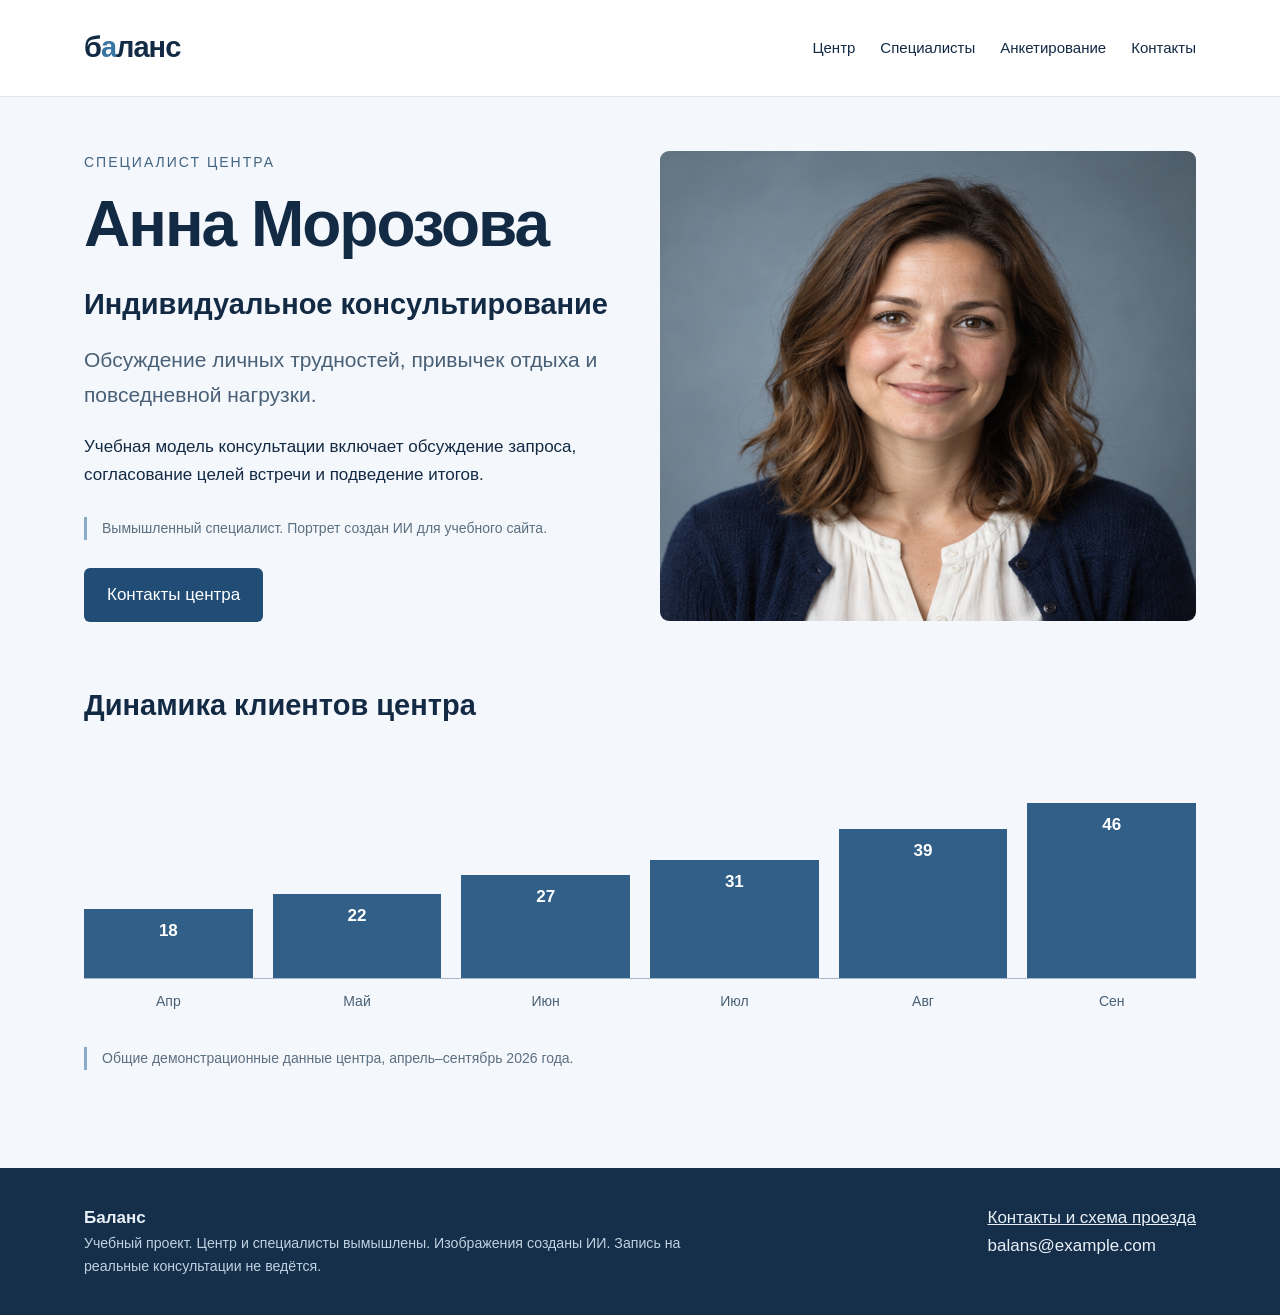
==== anna.html @ d7dcf87f "Create educational psychology center website" ====
<!doctype html><html lang="ru"><head><meta charset="utf-8"><meta name="viewport" content="width=device-width,initial-scale=1"><title>Анна Морозова — Баланс</title><meta name="description" content="Учебный проект психологического центра Баланс. Специалисты, направления работы и учебное анкетирование."><link rel="stylesheet" href="style.css"></head><body><header><div class="nav"><a class="brand" href="index.html">б<span>а</span>ланс</a><nav aria-label="Основная навигация"><a href="index.html">Центр</a><a href="index.html#specialists">Специалисты</a><a href="test.html">Анкетирование</a><a href="contacts.html">Контакты</a></nav></div></header><main><div class="split"><div><div class="eyebrow">Специалист центра</div><h1>Анна Морозова</h1><h2>Индивидуальное консультирование</h2><p class="lead">Обсуждение личных трудностей, привычек отдыха и повседневной нагрузки.</p><p>Учебная модель консультации включает обсуждение запроса, согласование целей встречи и подведение итогов.</p><p class="notice">Вымышленный специалист. Портрет создан ИИ для учебного сайта.</p><a class="button" href="contacts.html">Контакты центра</a></div><div role="img" aria-label="Вымышленный портрет Анна Морозова" class="bigportrait p0" style="background-position:0% center"></div></div><section class="section"><h2>Динамика клиентов центра</h2><div class="chart"><div class="bars"><div class="bar" style="height:68.39999999999999px"><b>18</b><span>Апр</span></div><div class="bar" style="height:83.6px"><b>22</b><span>Май</span></div><div class="bar" style="height:102.60000000000001px"><b>27</b><span>Июн</span></div><div class="bar" style="height:117.8px"><b>31</b><span>Июл</span></div><div class="bar" style="height:148.20000000000002px"><b>39</b><span>Авг</span></div><div class="bar" style="height:174.8px"><b>46</b><span>Сен</span></div></div></div><p class="notice">Общие демонстрационные данные центра, апрель–сентябрь 2026 года.</p></section></main><footer><div><div><b>Баланс</b><small>Учебный проект. Центр и специалисты вымышлены. Изображения созданы ИИ. Запись на реальные консультации не ведётся.</small></div><div><a href="contacts.html">Контакты и схема проезда</a><br><span>balans@example.com</span></div></div></footer></body></html>
---- style.css ----
*{box-sizing:border-box}body{margin:0;background:#f4f7fb;color:#132a44;font:17px/1.65 Arial,sans-serif}a{color:inherit}header{background:white;border-bottom:1px solid #dce4ec}.nav{max-width:1160px;margin:auto;padding:24px;display:flex;justify-content:space-between;align-items:center;gap:24px}.brand{text-decoration:none;font-weight:800;font-size:29px;letter-spacing:-1px}.brand span{color:#3875a1}nav{display:flex;gap:25px;flex-wrap:wrap}nav a{text-decoration:none;font-size:15px}main{max-width:1160px;margin:auto;padding:54px 24px 70px}h1{font-size:clamp(36px,5vw,66px);line-height:1.12;letter-spacing:-2px;margin:15px 0 25px;max-width:880px}h2{font-size:29px;line-height:1.25;margin:0 0 20px}h3{font-size:23px;line-height:1.3}.eyebrow{font-size:14px;text-transform:uppercase;letter-spacing:2px;color:#416482}.lead{font-size:21px;max-width:750px;color:#496077}.hero{padding:18px 0 54px}.button,button{display:inline-block;background:#214c76;border:0;color:#fff;border-radius:6px;padding:13px 23px;text-decoration:none;font:inherit;cursor:pointer}.grid{display:grid;grid-template-columns:repeat(3,1fr);gap:26px}.card{background:white;border:1px solid #dce4ec;border-radius:9px;padding:27px}.portrait{height:270px;background-image:url('specialists.png');background-size:300% 100%;border-radius:6px;margin-bottom:24px}.portrait.p0{background-position:0% center}.portrait.p1{background-position:50% center}.portrait.p2{background-position:100% center}.notice{font-size:14px;color:#5b6f80;border-left:3px solid #8aabc5;padding-left:15px;margin:28px 0}.section{margin-top:65px}.split{display:grid;grid-template-columns:1fr 1fr;gap:40px;align-items:start}.bigportrait{min-height:470px;background-image:url('specialists.png');background-size:300% 100%;border-radius:9px}.bars{display:flex;gap:20px;align-items:end;height:220px;border-bottom:1px solid #a5b7c9;margin-top:35px}.bar{background:#315f88;flex:1;position:relative;text-align:center;color:#fff;min-width:30px}.bar span{position:absolute;bottom:-35px;left:0;right:0;font-size:14px;color:#496077}.bar b{display:block;padding:8px}.chart{padding-bottom:40px}footer{background:#152e49;color:#e9f0f7;padding:36px 24px}footer>div{max-width:1112px;margin:auto;display:flex;justify-content:space-between;gap:20px;flex-wrap:wrap}footer small{display:block;max-width:620px;color:#c0d2e1}fieldset{border:1px solid #cfdae6;border-radius:7px;background:white;margin:20px 0;padding:20px}legend{font-weight:bold;padding:0 8px}label{display:block;padding:5px 0}input[type=radio],input[type=checkbox]{width:19px;height:19px;margin-right:12px}input,textarea,select{font:inherit}input:not([type=radio]):not([type=checkbox]),textarea,select{max-width:100%;width:100%;padding:12px;border:1px solid #8198b0;border-radius:5px}#result{background:#e2edf7;padding:24px;margin:25px 0;border-radius:8px}a:focus-visible,button:focus-visible,input:focus-visible{outline:3px solid #d19120;outline-offset:4px}iframe{width:100%;height:360px;border:0;border-radius:8px}@media(max-width:760px){.nav{align-items:flex-start;flex-direction:column}nav{gap:16px}.grid,.split{grid-template-columns:1fr}.portrait{height:330px}.bigportrait{min-height:370px}main{padding-top:32px}h1{letter-spacing:-1px}.section{margin-top:45px}}
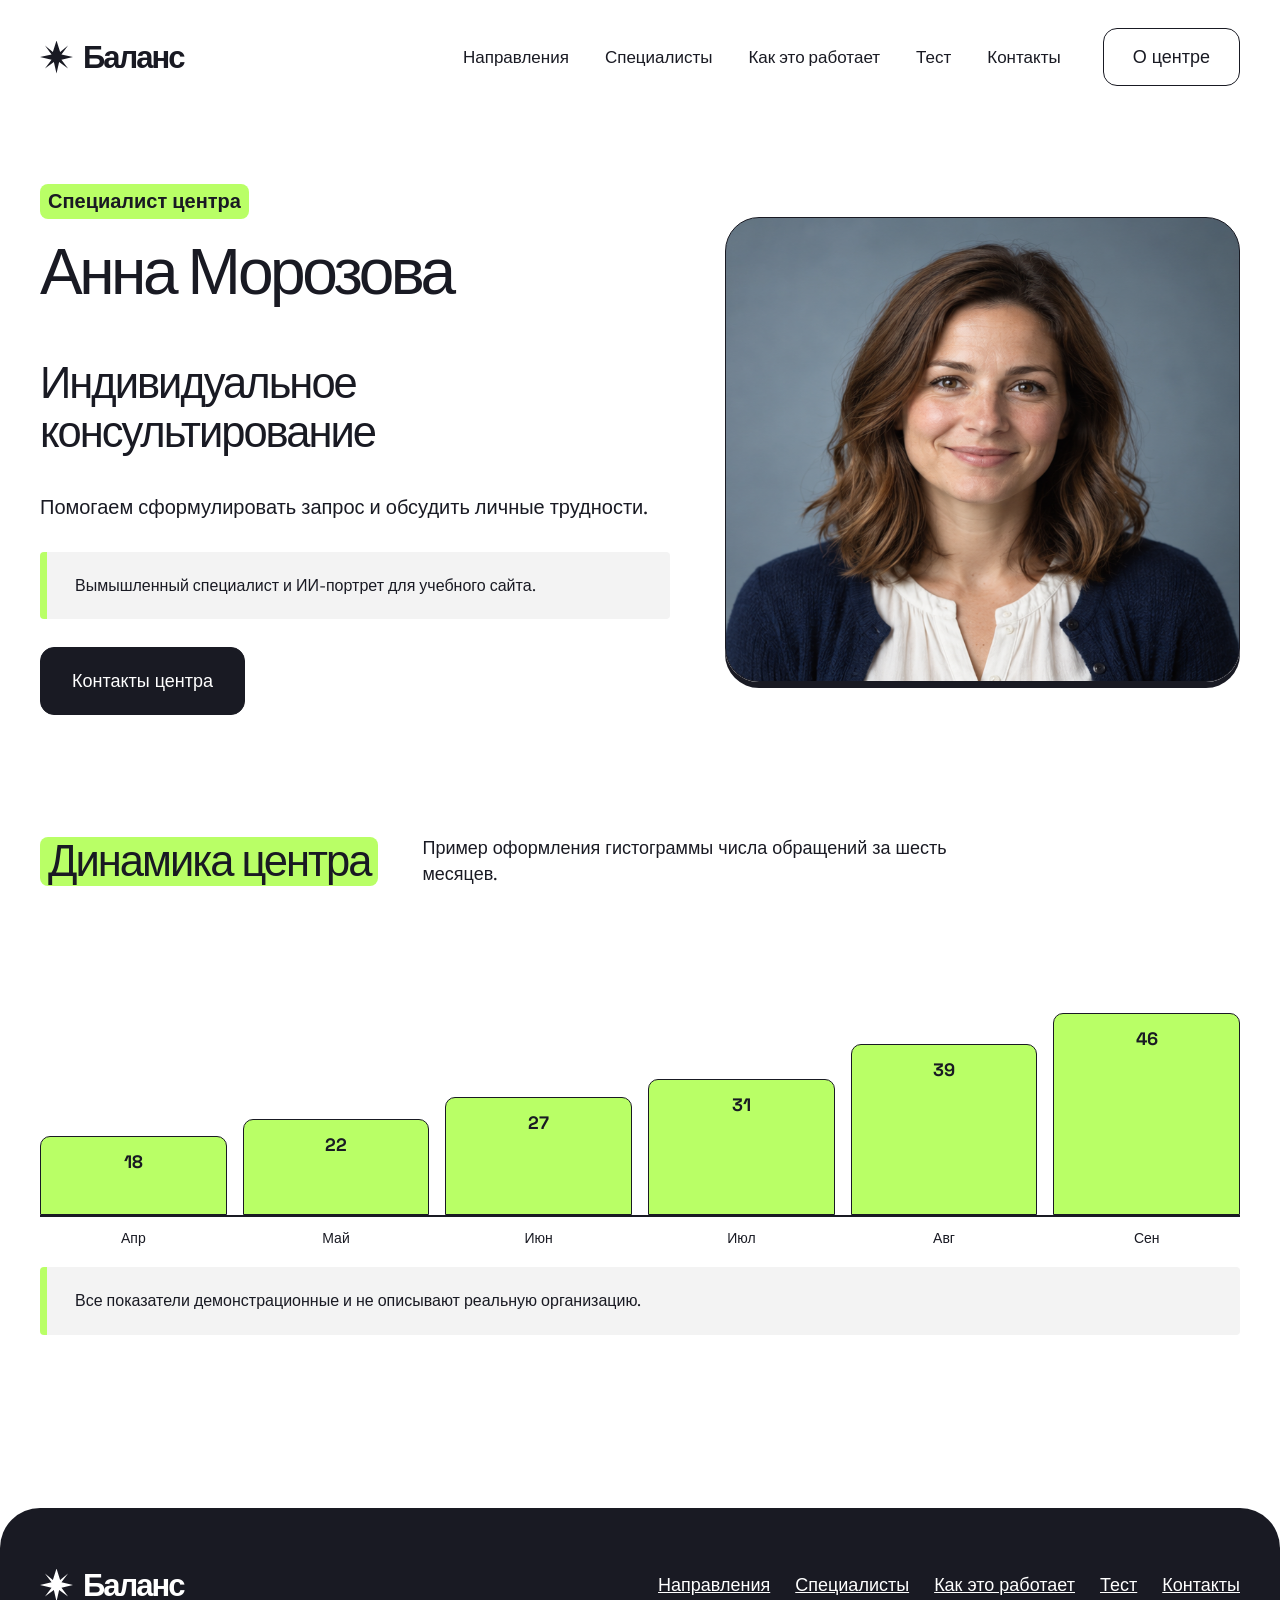
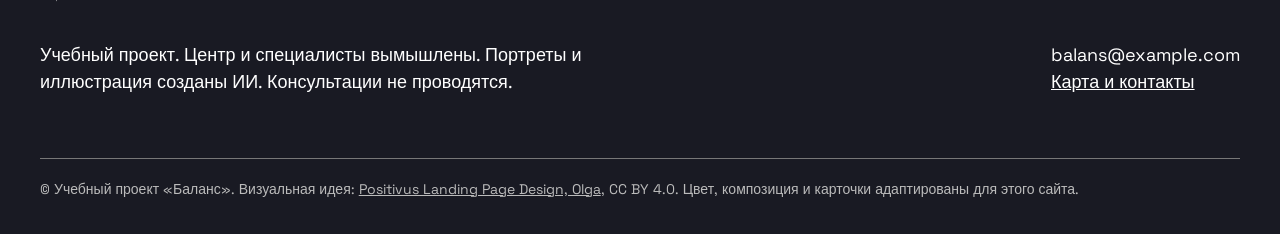
==== commit b6f6543d: "Redesign psychology center site with Positivus-inspired layout" ====
--- a/anna.html
+++ b/anna.html
@@ -1 +1 @@
-<!doctype html><html lang="ru"><head><meta charset="utf-8"><meta name="viewport" content="width=device-width,initial-scale=1"><title>Анна Морозова — Баланс</title><meta name="description" content="Учебный проект психологического центра Баланс. Специалисты, направления работы и учебное анкетирование."><link rel="stylesheet" href="style.css"></head><body><header><div class="nav"><a class="brand" href="index.html">б<span>а</span>ланс</a><nav aria-label="Основная навигация"><a href="index.html">Центр</a><a href="index.html#specialists">Специалисты</a><a href="test.html">Анкетирование</a><a href="contacts.html">Контакты</a></nav></div></header><main><div class="split"><div><div class="eyebrow">Специалист центра</div><h1>Анна Морозова</h1><h2>Индивидуальное консультирование</h2><p class="lead">Обсуждение личных трудностей, привычек отдыха и повседневной нагрузки.</p><p>Учебная модель консультации включает обсуждение запроса, согласование целей встречи и подведение итогов.</p><p class="notice">Вымышленный специалист. Портрет создан ИИ для учебного сайта.</p><a class="button" href="contacts.html">Контакты центра</a></div><div role="img" aria-label="Вымышленный портрет Анна Морозова" class="bigportrait p0" style="background-position:0% center"></div></div><section class="section"><h2>Динамика клиентов центра</h2><div class="chart"><div class="bars"><div class="bar" style="height:68.39999999999999px"><b>18</b><span>Апр</span></div><div class="bar" style="height:83.6px"><b>22</b><span>Май</span></div><div class="bar" style="height:102.60000000000001px"><b>27</b><span>Июн</span></div><div class="bar" style="height:117.8px"><b>31</b><span>Июл</span></div><div class="bar" style="height:148.20000000000002px"><b>39</b><span>Авг</span></div><div class="bar" style="height:174.8px"><b>46</b><span>Сен</span></div></div></div><p class="notice">Общие демонстрационные данные центра, апрель–сентябрь 2026 года.</p></section></main><footer><div><div><b>Баланс</b><small>Учебный проект. Центр и специалисты вымышлены. Изображения созданы ИИ. Запись на реальные консультации не ведётся.</small></div><div><a href="contacts.html">Контакты и схема проезда</a><br><span>balans@example.com</span></div></div></footer></body></html>+<!doctype html><html lang="ru"><head><meta charset="utf-8"><meta name="viewport" content="width=device-width,initial-scale=1"><title>Анна Морозова — Баланс</title><meta name="description" content="Учебный сайт психологического центра Баланс: специалисты, консультации и онлайн-анкетирование."><link rel="stylesheet" href="style.css"></head><body><header class="wrap topbar"><a class="brand" href="index.html" aria-label="Баланс, главная"><span class="brand-mark" aria-hidden="true"></span>Баланс</a><button class="menu-toggle" type="button" aria-controls="main-nav" aria-expanded="false" onclick="const n=document.getElementById('main-nav');const o=n.classList.toggle('is-open');this.setAttribute('aria-expanded',o)">Меню ☰</button><nav id="main-nav" aria-label="Основная навигация"><a href="index.html#services">Направления</a><a href="index.html#team">Специалисты</a><a href="index.html#process">Как это работает</a><a href="test.html">Тест</a><a href="contacts.html">Контакты</a></nav><a class="nav-cta" href="contacts.html">О центре</a></header><main><div class="wrap"><section class="inner-hero"><div><span class="eyebrow">Специалист центра</span><h1>Анна Морозова</h1><h2>Индивидуальное консультирование</h2><p class="lead">Помогаем сформулировать запрос и обсудить личные трудности.</p><p class="note">Вымышленный специалист и ИИ-портрет для учебного сайта.</p><a class="button" href="contacts.html">Контакты центра</a></div><div class="portrait p0" role="img" aria-label="Вымышленный портрет: Анна Морозова"></div></section><section class="section"><div class="section-head"><h2>Динамика центра</h2><p>Пример оформления гистограммы числа обращений за шесть месяцев.</p></div><div class="chart" role="img" aria-label="Демонстрационные значения по месяцам: 18, 22, 27, 31, 39, 46"><div class="chart-col" style="height:79.2px">18<span>Апр</span></div><div class="chart-col" style="height:96.8px">22<span>Май</span></div><div class="chart-col" style="height:118.80000000000001px">27<span>Июн</span></div><div class="chart-col" style="height:136.4px">31<span>Июл</span></div><div class="chart-col" style="height:171.6px">39<span>Авг</span></div><div class="chart-col" style="height:202.4px">46<span>Сен</span></div></div><p class="note">Все показатели демонстрационные и не описывают реальную организацию.</p></section></div></main><footer><div class="wrap"><div class="footer-top"><a class="brand" href="index.html"><span class="brand-mark" aria-hidden="true"></span>Баланс</a><nav aria-label="Навигация в подвале"><a href="index.html#services">Направления</a><a href="index.html#team">Специалисты</a><a href="index.html#process">Как это работает</a><a href="test.html">Тест</a><a href="contacts.html">Контакты</a></nav></div><div class="footer-meta"><p>Учебный проект. Центр и специалисты вымышлены. Портреты и иллюстрация созданы ИИ. Консультации не проводятся.</p><p>balans@example.com<br><a href="contacts.html">Карта и контакты</a></p></div><div class="footer-bottom">© Учебный проект «Баланс». Визуальная идея: <a href="https://www.figma.com/community/file/1230604708032389430/positivus-landing-page-design">Positivus Landing Page Design, Olga</a>, CC BY 4.0. Цвет, композиция и карточки адаптированы для этого сайта.</div></div></footer></body></html>
--- a/style.css
+++ b/style.css
@@ -1 +1,13 @@
-*{box-sizing:border-box}body{margin:0;background:#f4f7fb;color:#132a44;font:17px/1.65 Arial,sans-serif}a{color:inherit}header{background:white;border-bottom:1px solid #dce4ec}.nav{max-width:1160px;margin:auto;padding:24px;display:flex;justify-content:space-between;align-items:center;gap:24px}.brand{text-decoration:none;font-weight:800;font-size:29px;letter-spacing:-1px}.brand span{color:#3875a1}nav{display:flex;gap:25px;flex-wrap:wrap}nav a{text-decoration:none;font-size:15px}main{max-width:1160px;margin:auto;padding:54px 24px 70px}h1{font-size:clamp(36px,5vw,66px);line-height:1.12;letter-spacing:-2px;margin:15px 0 25px;max-width:880px}h2{font-size:29px;line-height:1.25;margin:0 0 20px}h3{font-size:23px;line-height:1.3}.eyebrow{font-size:14px;text-transform:uppercase;letter-spacing:2px;color:#416482}.lead{font-size:21px;max-width:750px;color:#496077}.hero{padding:18px 0 54px}.button,button{display:inline-block;background:#214c76;border:0;color:#fff;border-radius:6px;padding:13px 23px;text-decoration:none;font:inherit;cursor:pointer}.grid{display:grid;grid-template-columns:repeat(3,1fr);gap:26px}.card{background:white;border:1px solid #dce4ec;border-radius:9px;padding:27px}.portrait{height:270px;background-image:url('specialists.png');background-size:300% 100%;border-radius:6px;margin-bottom:24px}.portrait.p0{background-position:0% center}.portrait.p1{background-position:50% center}.portrait.p2{background-position:100% center}.notice{font-size:14px;color:#5b6f80;border-left:3px solid #8aabc5;padding-left:15px;margin:28px 0}.section{margin-top:65px}.split{display:grid;grid-template-columns:1fr 1fr;gap:40px;align-items:start}.bigportrait{min-height:470px;background-image:url('specialists.png');background-size:300% 100%;border-radius:9px}.bars{display:flex;gap:20px;align-items:end;height:220px;border-bottom:1px solid #a5b7c9;margin-top:35px}.bar{background:#315f88;flex:1;position:relative;text-align:center;color:#fff;min-width:30px}.bar span{position:absolute;bottom:-35px;left:0;right:0;font-size:14px;color:#496077}.bar b{display:block;padding:8px}.chart{padding-bottom:40px}footer{background:#152e49;color:#e9f0f7;padding:36px 24px}footer>div{max-width:1112px;margin:auto;display:flex;justify-content:space-between;gap:20px;flex-wrap:wrap}footer small{display:block;max-width:620px;color:#c0d2e1}fieldset{border:1px solid #cfdae6;border-radius:7px;background:white;margin:20px 0;padding:20px}legend{font-weight:bold;padding:0 8px}label{display:block;padding:5px 0}input[type=radio],input[type=checkbox]{width:19px;height:19px;margin-right:12px}input,textarea,select{font:inherit}input:not([type=radio]):not([type=checkbox]),textarea,select{max-width:100%;width:100%;padding:12px;border:1px solid #8198b0;border-radius:5px}#result{background:#e2edf7;padding:24px;margin:25px 0;border-radius:8px}a:focus-visible,button:focus-visible,input:focus-visible{outline:3px solid #d19120;outline-offset:4px}iframe{width:100%;height:360px;border:0;border-radius:8px}@media(max-width:760px){.nav{align-items:flex-start;flex-direction:column}nav{gap:16px}.grid,.split{grid-template-columns:1fr}.portrait{height:330px}.bigportrait{min-height:370px}main{padding-top:32px}h1{letter-spacing:-1px}.section{margin-top:45px}}+@import url('https://fonts.googleapis.com/css2?family=Space+Grotesk:wght@400;500;600;700&display=swap');
+:root{--lime:#b9ff66;--ink:#191a23;--paper:#fff;--mist:#f3f3f3;--line:#191a23;--max:1240px}
+*{box-sizing:border-box}html{scroll-behavior:smooth}body{margin:0;background:var(--paper);color:var(--ink);font:18px/1.45 'Space Grotesk',Arial,sans-serif}a{color:inherit}img{max-width:100%;display:block}button,input,textarea,select{font:inherit}button{cursor:pointer}
+.wrap{width:min(calc(100% - 80px),var(--max));margin:auto}.topbar{display:flex;align-items:center;gap:42px;padding:28px 0}.brand{display:flex;align-items:center;gap:10px;font-size:31px;font-weight:700;letter-spacing:-2px;text-decoration:none;white-space:nowrap}.brand-mark{width:33px;height:33px;background:var(--ink);clip-path:polygon(50% 0,61% 35%,85% 15%,65% 42%,100% 50%,65% 58%,85% 85%,58% 65%,50% 100%,42% 65%,15% 85%,35% 58%,0 50%,35% 42%,15% 15%,39% 35%)}.topbar nav{display:flex;align-items:center;gap:36px;margin-left:auto}.topbar nav a{text-decoration:none;font-size:17px}.topbar nav a:hover,.text-link:hover{text-decoration:underline;text-decoration-thickness:2px}.nav-cta{border:1px solid var(--ink);border-radius:14px;padding:15px 29px;text-decoration:none;white-space:nowrap}.nav-cta:hover{background:var(--lime)}.menu-toggle{display:none}
+h1,h2,h3,p{margin-top:0}h1{font-size:clamp(48px,5.4vw,76px);line-height:1.05;letter-spacing:-3.5px;font-weight:500}h2{font-size:clamp(32px,3.4vw,46px);line-height:1.12;font-weight:500;letter-spacing:-2px}h3{font-size:30px;line-height:1.18;font-weight:500}.lead{font-size:20px;max-width:640px}.button{display:inline-flex;align-items:center;justify-content:center;background:var(--ink);color:#fff;text-decoration:none;border:1px solid var(--ink);border-radius:14px;padding:18px 31px;min-height:68px}.button:hover{background:var(--lime);color:var(--ink)}.button-lime{background:var(--lime);color:var(--ink)}.button-lime:hover{background:#fff}.text-link{display:inline-flex;align-items:center;gap:10px;text-decoration:none;font-size:20px}.text-link:before{content:'↗';display:grid;place-items:center;border-radius:50%;width:35px;height:35px;background:var(--ink);color:var(--lime);font-size:24px}.eyebrow{display:inline-block;background:var(--lime);font-size:20px;font-weight:600;border-radius:8px;padding:3px 8px;margin-bottom:20px}
+.hero{display:grid;grid-template-columns:1fr 1fr;align-items:center;gap:20px;padding:35px 0 75px}.hero h1{max-width:620px}.hero p{max-width:520px;margin:26px 0 35px}.hero-art{width:100%;max-height:530px;object-fit:contain;filter:drop-shadow(0 12px 0 rgba(0,0,0,.03))}.hero-note{font-size:13px;color:#666;margin-top:18px}.section{padding:75px 0}.section-head{display:flex;align-items:center;gap:44px;margin-bottom:60px}.section-head h2{background:var(--lime);border-radius:8px;padding:0 8px;margin:0;white-space:nowrap}.section-head p{max-width:600px;margin:0}.grid{display:grid;grid-template-columns:repeat(2,1fr);gap:34px}.service{background:var(--mist);border:1px solid var(--line);border-radius:42px;box-shadow:0 5px 0 var(--ink);min-height:275px;padding:43px;display:flex;flex-direction:column;justify-content:space-between;position:relative;overflow:hidden}.service:nth-child(2),.service:nth-child(5){background:var(--lime)}.service:nth-child(3){background:var(--ink);color:#fff}.service h3{max-width:330px;margin:0}.service h3 span{background:var(--lime);border-radius:6px;padding:0 7px;box-decoration-break:clone;-webkit-box-decoration-break:clone}.service:nth-child(2) h3 span,.service:nth-child(5) h3 span{background:#fff}.service:nth-child(3) h3 span{background:#fff;color:var(--ink)}.service .text-link{position:relative;z-index:2}.service:nth-child(3) .text-link:before{background:#fff;color:var(--ink)}.service-art{position:absolute;right:20px;top:45px;font-size:100px;line-height:1;transform:rotate(-14deg);opacity:.65;font-family:Arial,sans-serif}.service:nth-child(3) .service-art{color:var(--lime)}
+.statement{background:var(--mist);border-radius:44px;padding:60px;display:grid;grid-template-columns:1.3fr .7fr;align-items:center;gap:30px;margin:58px 0}.statement h2{max-width:600px}.statement-art{font-size:180px;line-height:1;text-align:center;transform:rotate(-16deg)}.people{display:grid;grid-template-columns:repeat(3,1fr);gap:30px}.person{border:1px solid var(--ink);border-radius:38px;box-shadow:0 5px 0 var(--ink);padding:25px}.portrait{height:230px;background-image:url('specialists.png');background-size:300% 100%;background-repeat:no-repeat;border-radius:24px;margin-bottom:23px}.portrait.p0{background-position:0 center}.portrait.p1{background-position:50% center}.portrait.p2{background-position:100% center}.person h3{font-size:25px;margin-bottom:5px}.person p{font-size:16px;min-height:54px}.person .text-link{font-size:17px}.person .text-link:before{width:30px;height:30px;font-size:20px}
+.process details{background:var(--mist);border:1px solid var(--ink);border-radius:36px;box-shadow:0 5px 0 var(--ink);padding:30px 42px;margin:27px 0}.process details[open]{background:var(--lime)}.process summary{list-style:none;display:flex;align-items:center;gap:25px;cursor:pointer;font-size:26px;font-weight:500}.process summary::-webkit-details-marker{display:none}.process summary b{font-size:46px;font-weight:500}.process summary:after{content:'+';margin-left:auto;width:45px;height:45px;border:1px solid var(--ink);border-radius:50%;display:grid;place-items:center;background:#fff;font-size:30px}.process details[open] summary:after{content:'−'}.process details p{border-top:1px solid var(--ink);padding-top:24px;margin:26px 0 0}.band{background:var(--ink);color:#fff;border-radius:40px;padding:55px 60px}.band h2{color:#fff}.band a{color:var(--lime)}.band .button{border-color:#fff}.band .button:hover{border-color:var(--lime)}
+.inner-hero{padding:70px 0 45px;display:grid;grid-template-columns:1.1fr .9fr;align-items:center;gap:55px}.inner-hero h1{font-size:clamp(45px,5vw,70px)}.inner-hero .lead{margin-bottom:30px}.inner-hero .portrait{height:465px;border-radius:34px;border:1px solid var(--ink);box-shadow:0 6px 0 var(--ink);margin:0}.note{background:var(--mist);border-left:7px solid var(--lime);padding:22px 28px;border-radius:4px;margin:28px 0;font-size:16px}.chart{display:flex;align-items:end;gap:16px;height:270px;border-bottom:2px solid var(--ink);padding-top:25px;margin-bottom:50px}.chart-col{flex:1;background:var(--lime);min-width:25px;border:1px solid var(--ink);border-radius:10px 10px 0 0;position:relative;text-align:center;font-size:18px;font-weight:700;padding:12px 0}.chart-col span{position:absolute;left:0;right:0;bottom:-34px;font-size:14px;font-weight:400}.map{width:100%;height:420px;border:1px solid var(--ink);border-radius:28px}.contact-grid{display:grid;grid-template-columns:.8fr 1.2fr;gap:50px;margin:40px 0 100px}
+.quiz-hero{max-width:850px;padding:70px 0 30px}.quiz-hero h1{margin-bottom:20px}.quiz-form{max-width:900px;margin:0 auto 80px}.quiz-form fieldset{border:1px solid var(--ink);border-radius:28px;box-shadow:0 4px 0 var(--ink);margin:22px 0;padding:25px 30px}.quiz-form legend{font-weight:600;font-size:20px;padding:0 10px}.quiz-form label{display:inline-flex;align-items:center;gap:10px;margin:4px 30px 4px 0;cursor:pointer}.quiz-form input[type=radio]{accent-color:#527f15;width:22px;height:22px}.quiz-form button{margin-top:20px}.quiz-result{background:var(--lime);border:1px solid var(--ink);border-radius:28px;padding:30px;margin:25px 0;font-size:22px}
+footer{background:var(--ink);color:#fff;border-radius:40px 40px 0 0;padding:55px 0 35px;margin-top:70px}footer .brand-mark{background:#fff}footer .brand{color:#fff}footer nav{display:flex;gap:25px;flex-wrap:wrap}footer a:hover{text-decoration:underline}footer .footer-top{display:flex;align-items:center;justify-content:space-between;gap:30px}footer .footer-bottom{border-top:1px solid #777;margin-top:45px;padding-top:20px;color:#bbb;font-size:14px}footer .footer-bottom a{color:#bbb}.footer-meta{margin-top:35px;display:flex;justify-content:space-between;gap:30px}.footer-meta p{max-width:620px}
+:focus-visible{outline:3px solid #75a220;outline-offset:4px}@media(max-width:1000px){.topbar{gap:20px}.topbar nav{gap:18px}.nav-cta{padding:12px 18px}.service-art{opacity:.35}.people{grid-template-columns:repeat(2,1fr)}}@media(max-width:720px){.wrap{width:min(calc(100% - 36px),var(--max))}.topbar{padding:20px 0;flex-wrap:wrap}.brand{font-size:27px}.menu-toggle{display:block;margin-left:auto;background:none;border:1px solid var(--ink);border-radius:10px;padding:7px 12px}.topbar nav{display:none;flex-direction:column;align-items:stretch;width:100%;gap:0;order:3;margin:0;padding:15px 0}.topbar nav.is-open{display:flex}.topbar nav a{padding:11px 0}.topbar .nav-cta{display:none}.hero,.inner-hero,.statement,.contact-grid{grid-template-columns:1fr}.hero{padding:40px 0 75px;gap:20px}.hero h1{letter-spacing:-2px}.hero-art{max-width:540px;margin:auto}.section{padding:45px 0}.section-head{display:block;margin-bottom:30px}.section-head h2{display:inline-block;white-space:normal;margin-bottom:16px}.grid,.people{grid-template-columns:1fr}.service{min-height:245px;padding:30px;border-radius:30px}.service h3{font-size:28px}.service-art{font-size:85px}.statement{padding:34px;margin:40px 0}.statement-art{display:none}.process details{padding:22px;border-radius:24px}.process summary{font-size:20px;gap:12px}.process summary b{font-size:30px}.process summary:after{width:35px;height:35px;font-size:24px}.band{padding:35px;border-radius:28px}.inner-hero{padding-top:30px}.inner-hero .portrait{height:370px}.quiz-hero{padding-top:30px}.quiz-form fieldset{border-radius:20px}.footer-top,.footer-meta{flex-direction:column;align-items:flex-start!important}footer{border-radius:28px 28px 0 0}body{font-size:17px}}
+@media(prefers-reduced-motion:reduce){html{scroll-behavior:auto}}
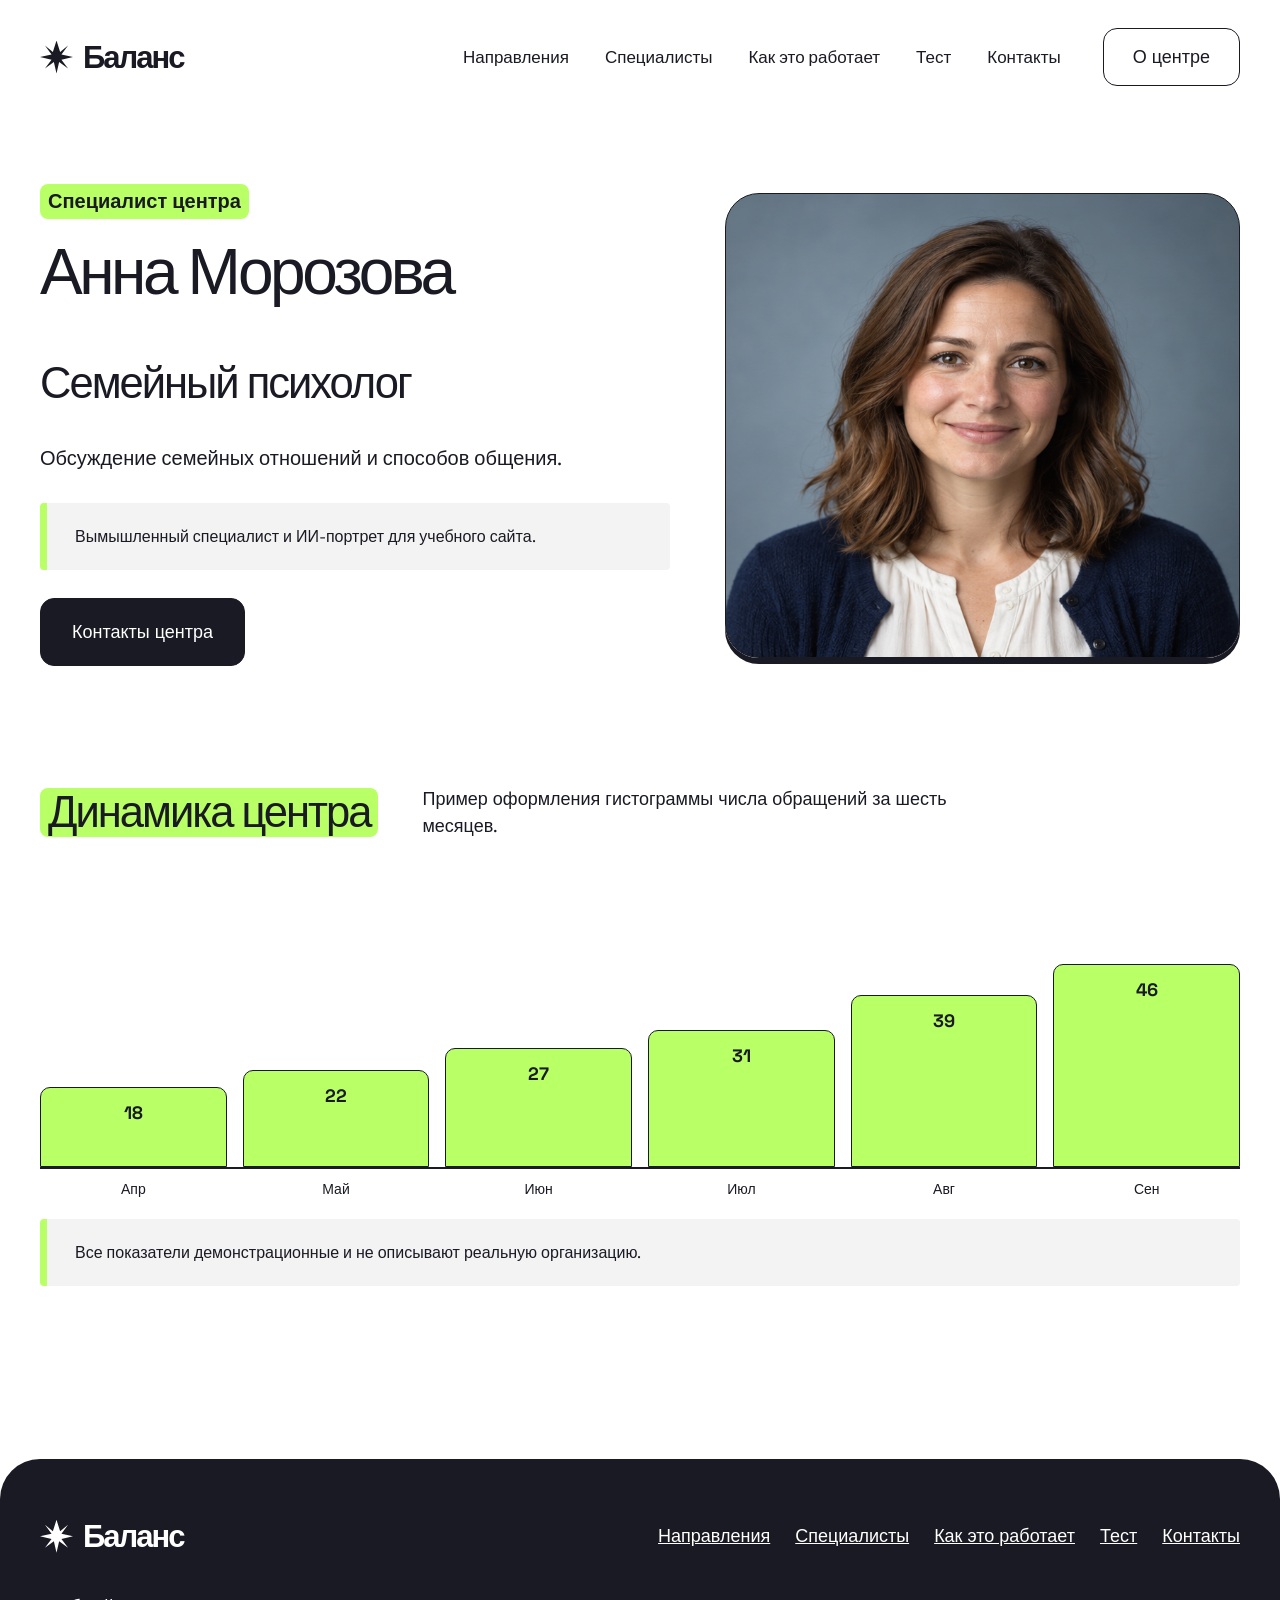
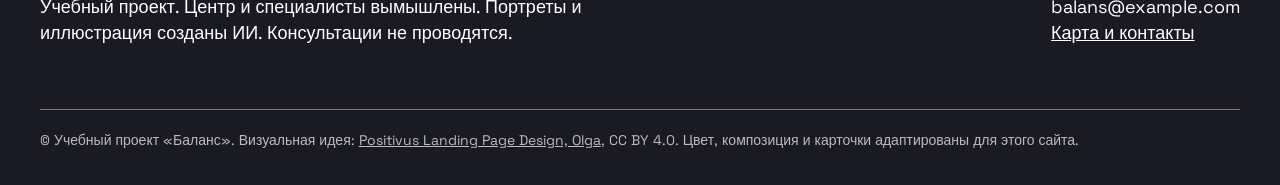
==== commit d27c5959: "Align specialties with practice example" ====
--- a/anna.html
+++ b/anna.html
@@ -1 +1 @@
-<!doctype html><html lang="ru"><head><meta charset="utf-8"><meta name="viewport" content="width=device-width,initial-scale=1"><title>Анна Морозова — Баланс</title><meta name="description" content="Учебный сайт психологического центра Баланс: специалисты, консультации и онлайн-анкетирование."><link rel="stylesheet" href="style.css"></head><body><header class="wrap topbar"><a class="brand" href="index.html" aria-label="Баланс, главная"><span class="brand-mark" aria-hidden="true"></span>Баланс</a><button class="menu-toggle" type="button" aria-controls="main-nav" aria-expanded="false" onclick="const n=document.getElementById('main-nav');const o=n.classList.toggle('is-open');this.setAttribute('aria-expanded',o)">Меню ☰</button><nav id="main-nav" aria-label="Основная навигация"><a href="index.html#services">Направления</a><a href="index.html#team">Специалисты</a><a href="index.html#process">Как это работает</a><a href="test.html">Тест</a><a href="contacts.html">Контакты</a></nav><a class="nav-cta" href="contacts.html">О центре</a></header><main><div class="wrap"><section class="inner-hero"><div><span class="eyebrow">Специалист центра</span><h1>Анна Морозова</h1><h2>Индивидуальное консультирование</h2><p class="lead">Помогаем сформулировать запрос и обсудить личные трудности.</p><p class="note">Вымышленный специалист и ИИ-портрет для учебного сайта.</p><a class="button" href="contacts.html">Контакты центра</a></div><div class="portrait p0" role="img" aria-label="Вымышленный портрет: Анна Морозова"></div></section><section class="section"><div class="section-head"><h2>Динамика центра</h2><p>Пример оформления гистограммы числа обращений за шесть месяцев.</p></div><div class="chart" role="img" aria-label="Демонстрационные значения по месяцам: 18, 22, 27, 31, 39, 46"><div class="chart-col" style="height:79.2px">18<span>Апр</span></div><div class="chart-col" style="height:96.8px">22<span>Май</span></div><div class="chart-col" style="height:118.80000000000001px">27<span>Июн</span></div><div class="chart-col" style="height:136.4px">31<span>Июл</span></div><div class="chart-col" style="height:171.6px">39<span>Авг</span></div><div class="chart-col" style="height:202.4px">46<span>Сен</span></div></div><p class="note">Все показатели демонстрационные и не описывают реальную организацию.</p></section></div></main><footer><div class="wrap"><div class="footer-top"><a class="brand" href="index.html"><span class="brand-mark" aria-hidden="true"></span>Баланс</a><nav aria-label="Навигация в подвале"><a href="index.html#services">Направления</a><a href="index.html#team">Специалисты</a><a href="index.html#process">Как это работает</a><a href="test.html">Тест</a><a href="contacts.html">Контакты</a></nav></div><div class="footer-meta"><p>Учебный проект. Центр и специалисты вымышлены. Портреты и иллюстрация созданы ИИ. Консультации не проводятся.</p><p>balans@example.com<br><a href="contacts.html">Карта и контакты</a></p></div><div class="footer-bottom">© Учебный проект «Баланс». Визуальная идея: <a href="https://www.figma.com/community/file/1230604708032389430/positivus-landing-page-design">Positivus Landing Page Design, Olga</a>, CC BY 4.0. Цвет, композиция и карточки адаптированы для этого сайта.</div></div></footer></body></html>+<!doctype html><html lang="ru"><head><meta charset="utf-8"><meta name="viewport" content="width=device-width,initial-scale=1"><title>Анна Морозова — Баланс</title><meta name="description" content="Учебный сайт психологического центра Баланс: специалисты, консультации и онлайн-анкетирование."><link rel="stylesheet" href="style.css?v=20261001a"></head><body><header class="wrap topbar"><a class="brand" href="index.html" aria-label="Баланс, главная"><span class="brand-mark" aria-hidden="true"></span>Баланс</a><button class="menu-toggle" type="button" aria-controls="main-nav" aria-expanded="false" onclick="const n=document.getElementById('main-nav');const o=n.classList.toggle('is-open');this.setAttribute('aria-expanded',o)">Меню ☰</button><nav id="main-nav" aria-label="Основная навигация"><a href="index.html#services">Направления</a><a href="index.html#team">Специалисты</a><a href="index.html#process">Как это работает</a><a href="test.html">Тест</a><a href="contacts.html">Контакты</a></nav><a class="nav-cta" href="contacts.html">О центре</a></header><main><div class="wrap"><section class="inner-hero"><div><span class="eyebrow">Специалист центра</span><h1>Анна Морозова</h1><h2>Семейный психолог</h2><p class="lead">Обсуждение семейных отношений и способов общения.</p><p class="note">Вымышленный специалист и ИИ-портрет для учебного сайта.</p><a class="button" href="contacts.html">Контакты центра</a></div><div class="portrait p0" role="img" aria-label="Вымышленный портрет: Анна Морозова"></div></section><section class="section"><div class="section-head"><h2>Динамика центра</h2><p>Пример оформления гистограммы числа обращений за шесть месяцев.</p></div><div class="chart" role="img" aria-label="Демонстрационные значения по месяцам: 18, 22, 27, 31, 39, 46"><div class="chart-col" style="height:79.2px">18<span>Апр</span></div><div class="chart-col" style="height:96.8px">22<span>Май</span></div><div class="chart-col" style="height:118.80000000000001px">27<span>Июн</span></div><div class="chart-col" style="height:136.4px">31<span>Июл</span></div><div class="chart-col" style="height:171.6px">39<span>Авг</span></div><div class="chart-col" style="height:202.4px">46<span>Сен</span></div></div><p class="note">Все показатели демонстрационные и не описывают реальную организацию.</p></section></div></main><footer><div class="wrap"><div class="footer-top"><a class="brand" href="index.html"><span class="brand-mark" aria-hidden="true"></span>Баланс</a><nav aria-label="Навигация в подвале"><a href="index.html#services">Направления</a><a href="index.html#team">Специалисты</a><a href="index.html#process">Как это работает</a><a href="test.html">Тест</a><a href="contacts.html">Контакты</a></nav></div><div class="footer-meta"><p>Учебный проект. Центр и специалисты вымышлены. Портреты и иллюстрация созданы ИИ. Консультации не проводятся.</p><p>balans@example.com<br><a href="contacts.html">Карта и контакты</a></p></div><div class="footer-bottom">© Учебный проект «Баланс». Визуальная идея: <a href="https://www.figma.com/community/file/1230604708032389430/positivus-landing-page-design">Positivus Landing Page Design, Olga</a>, CC BY 4.0. Цвет, композиция и карточки адаптированы для этого сайта.</div></div></footer></body></html>
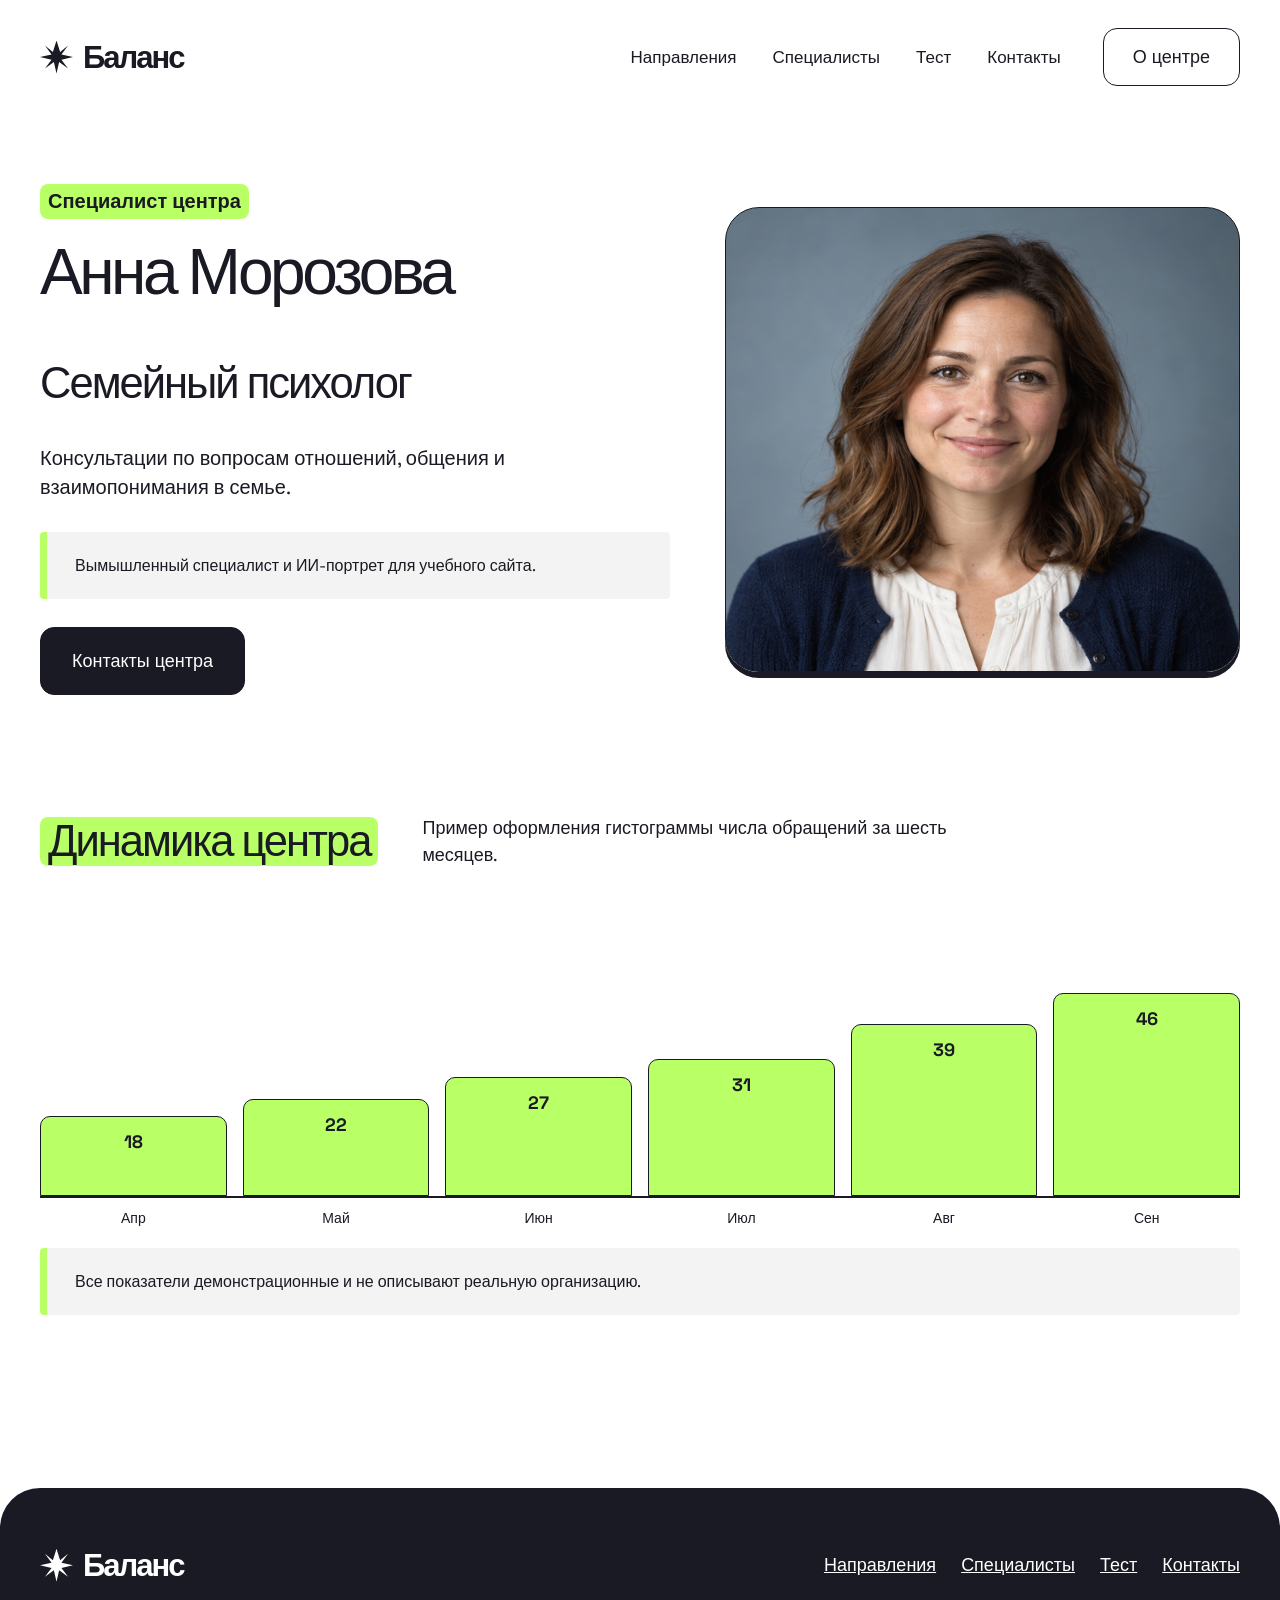
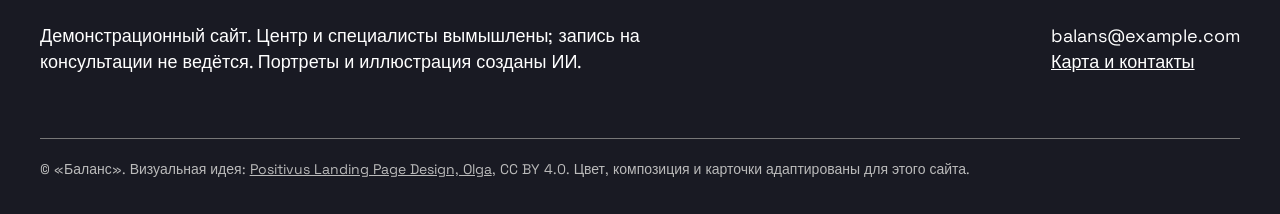
==== commit 68b51b6b: "Present Balance as a consultation center" ====
--- a/anna.html
+++ b/anna.html
@@ -1 +1 @@
-<!doctype html><html lang="ru"><head><meta charset="utf-8"><meta name="viewport" content="width=device-width,initial-scale=1"><title>Анна Морозова — Баланс</title><meta name="description" content="Учебный сайт психологического центра Баланс: специалисты, консультации и онлайн-анкетирование."><link rel="stylesheet" href="style.css?v=20261001a"></head><body><header class="wrap topbar"><a class="brand" href="index.html" aria-label="Баланс, главная"><span class="brand-mark" aria-hidden="true"></span>Баланс</a><button class="menu-toggle" type="button" aria-controls="main-nav" aria-expanded="false" onclick="const n=document.getElementById('main-nav');const o=n.classList.toggle('is-open');this.setAttribute('aria-expanded',o)">Меню ☰</button><nav id="main-nav" aria-label="Основная навигация"><a href="index.html#services">Направления</a><a href="index.html#team">Специалисты</a><a href="index.html#process">Как это работает</a><a href="test.html">Тест</a><a href="contacts.html">Контакты</a></nav><a class="nav-cta" href="contacts.html">О центре</a></header><main><div class="wrap"><section class="inner-hero"><div><span class="eyebrow">Специалист центра</span><h1>Анна Морозова</h1><h2>Семейный психолог</h2><p class="lead">Обсуждение семейных отношений и способов общения.</p><p class="note">Вымышленный специалист и ИИ-портрет для учебного сайта.</p><a class="button" href="contacts.html">Контакты центра</a></div><div class="portrait p0" role="img" aria-label="Вымышленный портрет: Анна Морозова"></div></section><section class="section"><div class="section-head"><h2>Динамика центра</h2><p>Пример оформления гистограммы числа обращений за шесть месяцев.</p></div><div class="chart" role="img" aria-label="Демонстрационные значения по месяцам: 18, 22, 27, 31, 39, 46"><div class="chart-col" style="height:79.2px">18<span>Апр</span></div><div class="chart-col" style="height:96.8px">22<span>Май</span></div><div class="chart-col" style="height:118.80000000000001px">27<span>Июн</span></div><div class="chart-col" style="height:136.4px">31<span>Июл</span></div><div class="chart-col" style="height:171.6px">39<span>Авг</span></div><div class="chart-col" style="height:202.4px">46<span>Сен</span></div></div><p class="note">Все показатели демонстрационные и не описывают реальную организацию.</p></section></div></main><footer><div class="wrap"><div class="footer-top"><a class="brand" href="index.html"><span class="brand-mark" aria-hidden="true"></span>Баланс</a><nav aria-label="Навигация в подвале"><a href="index.html#services">Направления</a><a href="index.html#team">Специалисты</a><a href="index.html#process">Как это работает</a><a href="test.html">Тест</a><a href="contacts.html">Контакты</a></nav></div><div class="footer-meta"><p>Учебный проект. Центр и специалисты вымышлены. Портреты и иллюстрация созданы ИИ. Консультации не проводятся.</p><p>balans@example.com<br><a href="contacts.html">Карта и контакты</a></p></div><div class="footer-bottom">© Учебный проект «Баланс». Визуальная идея: <a href="https://www.figma.com/community/file/1230604708032389430/positivus-landing-page-design">Positivus Landing Page Design, Olga</a>, CC BY 4.0. Цвет, композиция и карточки адаптированы для этого сайта.</div></div></footer></body></html>+<!doctype html><html lang="ru"><head><meta charset="utf-8"><meta name="viewport" content="width=device-width,initial-scale=1"><title>Анна Морозова — Баланс</title><meta name="description" content="Психологический центр Баланс: направления консультаций, специалисты и контакты."><link rel="stylesheet" href="style.css?v=20261001b"></head><body><header class="wrap topbar"><a class="brand" href="index.html" aria-label="Баланс, главная"><span class="brand-mark" aria-hidden="true"></span>Баланс</a><button class="menu-toggle" type="button" aria-controls="main-nav" aria-expanded="false" onclick="const n=document.getElementById('main-nav');const o=n.classList.toggle('is-open');this.setAttribute('aria-expanded',o)">Меню ☰</button><nav id="main-nav" aria-label="Основная навигация"><a href="index.html#services">Направления</a><a href="index.html#team">Специалисты</a><a href="test.html">Тест</a><a href="contacts.html">Контакты</a></nav><a class="nav-cta" href="contacts.html">О центре</a></header><main><div class="wrap"><section class="inner-hero"><div><span class="eyebrow">Специалист центра</span><h1>Анна Морозова</h1><h2>Семейный психолог</h2><p class="lead">Консультации по вопросам отношений, общения и взаимопонимания в семье.</p><p class="note">Вымышленный специалист и ИИ-портрет для учебного сайта.</p><a class="button" href="contacts.html">Контакты центра</a></div><div class="portrait p0" role="img" aria-label="Вымышленный портрет: Анна Морозова"></div></section><section class="section"><div class="section-head"><h2>Динамика центра</h2><p>Пример оформления гистограммы числа обращений за шесть месяцев.</p></div><div class="chart" role="img" aria-label="Демонстрационные значения по месяцам: 18, 22, 27, 31, 39, 46"><div class="chart-col" style="height:79.2px">18<span>Апр</span></div><div class="chart-col" style="height:96.8px">22<span>Май</span></div><div class="chart-col" style="height:118.80000000000001px">27<span>Июн</span></div><div class="chart-col" style="height:136.4px">31<span>Июл</span></div><div class="chart-col" style="height:171.6px">39<span>Авг</span></div><div class="chart-col" style="height:202.4px">46<span>Сен</span></div></div><p class="note">Все показатели демонстрационные и не описывают реальную организацию.</p></section></div></main><footer><div class="wrap"><div class="footer-top"><a class="brand" href="index.html"><span class="brand-mark" aria-hidden="true"></span>Баланс</a><nav aria-label="Навигация в подвале"><a href="index.html#services">Направления</a><a href="index.html#team">Специалисты</a><a href="test.html">Тест</a><a href="contacts.html">Контакты</a></nav></div><div class="footer-meta"><p>Демонстрационный сайт. Центр и специалисты вымышлены; запись на консультации не ведётся. Портреты и иллюстрация созданы ИИ.</p><p>balans@example.com<br><a href="contacts.html">Карта и контакты</a></p></div><div class="footer-bottom">© «Баланс». Визуальная идея: <a href="https://www.figma.com/community/file/1230604708032389430/positivus-landing-page-design">Positivus Landing Page Design, Olga</a>, CC BY 4.0. Цвет, композиция и карточки адаптированы для этого сайта.</div></div></footer></body></html>
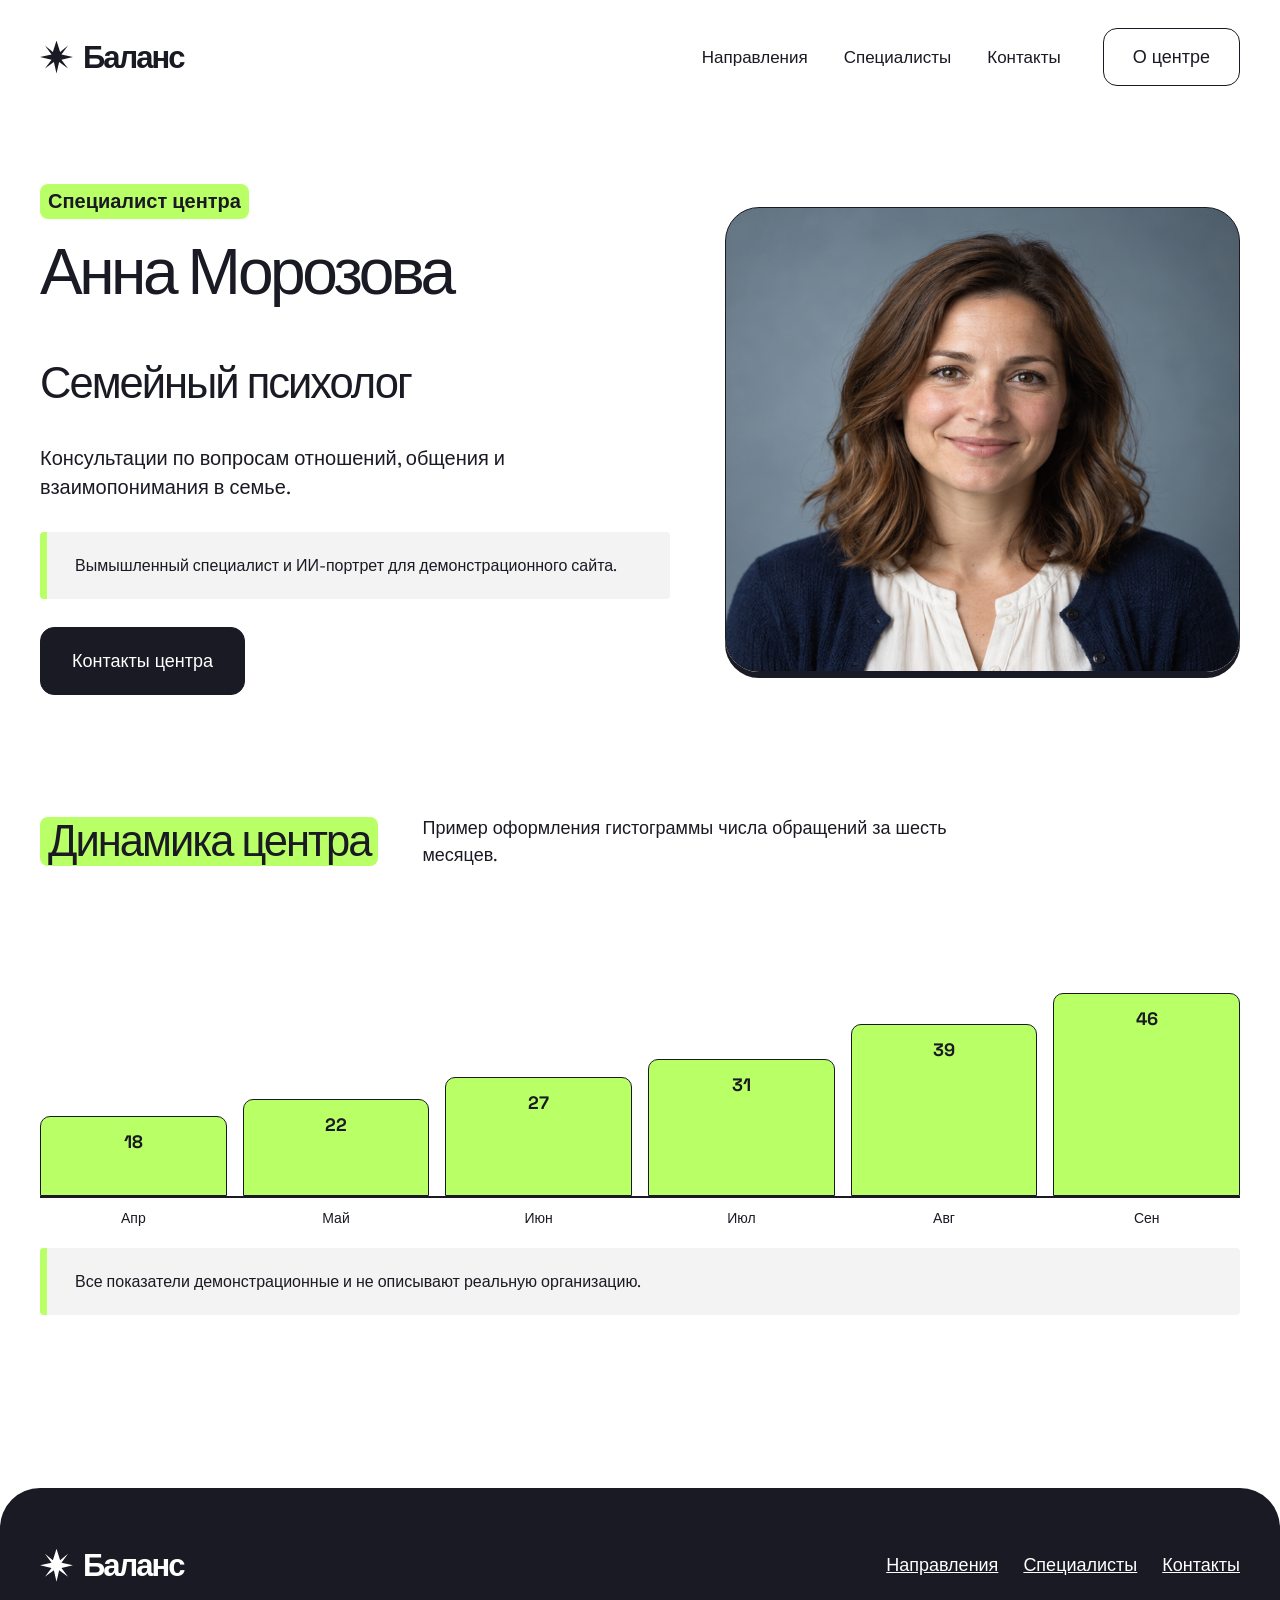
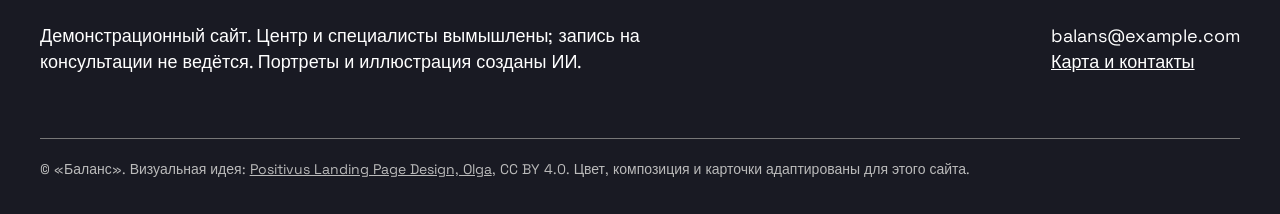
==== commit 745ee411: "Show six specialists and move surveys off site" ====
--- a/anna.html
+++ b/anna.html
@@ -1 +1 @@
-<!doctype html><html lang="ru"><head><meta charset="utf-8"><meta name="viewport" content="width=device-width,initial-scale=1"><title>Анна Морозова — Баланс</title><meta name="description" content="Психологический центр Баланс: направления консультаций, специалисты и контакты."><link rel="stylesheet" href="style.css?v=20261001b"></head><body><header class="wrap topbar"><a class="brand" href="index.html" aria-label="Баланс, главная"><span class="brand-mark" aria-hidden="true"></span>Баланс</a><button class="menu-toggle" type="button" aria-controls="main-nav" aria-expanded="false" onclick="const n=document.getElementById('main-nav');const o=n.classList.toggle('is-open');this.setAttribute('aria-expanded',o)">Меню ☰</button><nav id="main-nav" aria-label="Основная навигация"><a href="index.html#services">Направления</a><a href="index.html#team">Специалисты</a><a href="test.html">Тест</a><a href="contacts.html">Контакты</a></nav><a class="nav-cta" href="contacts.html">О центре</a></header><main><div class="wrap"><section class="inner-hero"><div><span class="eyebrow">Специалист центра</span><h1>Анна Морозова</h1><h2>Семейный психолог</h2><p class="lead">Консультации по вопросам отношений, общения и взаимопонимания в семье.</p><p class="note">Вымышленный специалист и ИИ-портрет для учебного сайта.</p><a class="button" href="contacts.html">Контакты центра</a></div><div class="portrait p0" role="img" aria-label="Вымышленный портрет: Анна Морозова"></div></section><section class="section"><div class="section-head"><h2>Динамика центра</h2><p>Пример оформления гистограммы числа обращений за шесть месяцев.</p></div><div class="chart" role="img" aria-label="Демонстрационные значения по месяцам: 18, 22, 27, 31, 39, 46"><div class="chart-col" style="height:79.2px">18<span>Апр</span></div><div class="chart-col" style="height:96.8px">22<span>Май</span></div><div class="chart-col" style="height:118.80000000000001px">27<span>Июн</span></div><div class="chart-col" style="height:136.4px">31<span>Июл</span></div><div class="chart-col" style="height:171.6px">39<span>Авг</span></div><div class="chart-col" style="height:202.4px">46<span>Сен</span></div></div><p class="note">Все показатели демонстрационные и не описывают реальную организацию.</p></section></div></main><footer><div class="wrap"><div class="footer-top"><a class="brand" href="index.html"><span class="brand-mark" aria-hidden="true"></span>Баланс</a><nav aria-label="Навигация в подвале"><a href="index.html#services">Направления</a><a href="index.html#team">Специалисты</a><a href="test.html">Тест</a><a href="contacts.html">Контакты</a></nav></div><div class="footer-meta"><p>Демонстрационный сайт. Центр и специалисты вымышлены; запись на консультации не ведётся. Портреты и иллюстрация созданы ИИ.</p><p>balans@example.com<br><a href="contacts.html">Карта и контакты</a></p></div><div class="footer-bottom">© «Баланс». Визуальная идея: <a href="https://www.figma.com/community/file/1230604708032389430/positivus-landing-page-design">Positivus Landing Page Design, Olga</a>, CC BY 4.0. Цвет, композиция и карточки адаптированы для этого сайта.</div></div></footer></body></html>+<!doctype html><html lang="ru"><head><meta charset="utf-8"><meta name="viewport" content="width=device-width,initial-scale=1"><title>Анна Морозова — Баланс</title><meta name="description" content="Психологический центр Баланс: направления консультаций, специалисты и контакты."><link rel="stylesheet" href="style.css?v=20261001c"></head><body><header class="wrap topbar"><a class="brand" href="index.html" aria-label="Баланс, главная"><span class="brand-mark" aria-hidden="true"></span>Баланс</a><button class="menu-toggle" type="button" aria-controls="main-nav" aria-expanded="false" onclick="const n=document.getElementById('main-nav');const o=n.classList.toggle('is-open');this.setAttribute('aria-expanded',o)">Меню ☰</button><nav id="main-nav" aria-label="Основная навигация"><a href="index.html#services">Направления</a><a href="index.html#team">Специалисты</a><a href="contacts.html">Контакты</a></nav><a class="nav-cta" href="contacts.html">О центре</a></header><main><div class="wrap"><section class="inner-hero"><div><span class="eyebrow">Специалист центра</span><h1>Анна Морозова</h1><h2>Семейный психолог</h2><p class="lead">Консультации по вопросам отношений, общения и взаимопонимания в семье.</p><p class="note">Вымышленный специалист и ИИ-портрет для демонстрационного сайта.</p><a class="button" href="contacts.html">Контакты центра</a></div><div class="portrait p0" role="img" aria-label="Вымышленный портрет: Анна Морозова"></div></section><section class="section"><div class="section-head"><h2>Динамика центра</h2><p>Пример оформления гистограммы числа обращений за шесть месяцев.</p></div><div class="chart" role="img" aria-label="Демонстрационные значения по месяцам: 18, 22, 27, 31, 39, 46"><div class="chart-col" style="height:79.2px">18<span>Апр</span></div><div class="chart-col" style="height:96.8px">22<span>Май</span></div><div class="chart-col" style="height:118.80000000000001px">27<span>Июн</span></div><div class="chart-col" style="height:136.4px">31<span>Июл</span></div><div class="chart-col" style="height:171.6px">39<span>Авг</span></div><div class="chart-col" style="height:202.4px">46<span>Сен</span></div></div><p class="note">Все показатели демонстрационные и не описывают реальную организацию.</p></section></div></main><footer><div class="wrap"><div class="footer-top"><a class="brand" href="index.html"><span class="brand-mark" aria-hidden="true"></span>Баланс</a><nav aria-label="Навигация в подвале"><a href="index.html#services">Направления</a><a href="index.html#team">Специалисты</a><a href="contacts.html">Контакты</a></nav></div><div class="footer-meta"><p>Демонстрационный сайт. Центр и специалисты вымышлены; запись на консультации не ведётся. Портреты и иллюстрация созданы ИИ.</p><p>balans@example.com<br><a href="contacts.html">Карта и контакты</a></p></div><div class="footer-bottom">© «Баланс». Визуальная идея: <a href="https://www.figma.com/community/file/1230604708032389430/positivus-landing-page-design">Positivus Landing Page Design, Olga</a>, CC BY 4.0. Цвет, композиция и карточки адаптированы для этого сайта.</div></div></footer></body></html>
--- a/style.css
+++ b/style.css
@@ -4,7 +4,7 @@
 .wrap{width:min(calc(100% - 80px),var(--max));margin:auto}.topbar{display:flex;align-items:center;gap:42px;padding:28px 0}.brand{display:flex;align-items:center;gap:10px;font-size:31px;font-weight:700;letter-spacing:-2px;text-decoration:none;white-space:nowrap}.brand-mark{width:33px;height:33px;background:var(--ink);clip-path:polygon(50% 0,61% 35%,85% 15%,65% 42%,100% 50%,65% 58%,85% 85%,58% 65%,50% 100%,42% 65%,15% 85%,35% 58%,0 50%,35% 42%,15% 15%,39% 35%)}.topbar nav{display:flex;align-items:center;gap:36px;margin-left:auto}.topbar nav a{text-decoration:none;font-size:17px}.topbar nav a:hover,.text-link:hover{text-decoration:underline;text-decoration-thickness:2px}.nav-cta{border:1px solid var(--ink);border-radius:14px;padding:15px 29px;text-decoration:none;white-space:nowrap}.nav-cta:hover{background:var(--lime)}.menu-toggle{display:none}
 h1,h2,h3,p{margin-top:0}h1{font-size:clamp(48px,5.4vw,76px);line-height:1.05;letter-spacing:-3.5px;font-weight:500}h2{font-size:clamp(32px,3.4vw,46px);line-height:1.12;font-weight:500;letter-spacing:-2px}h3{font-size:30px;line-height:1.18;font-weight:500}.lead{font-size:20px;max-width:640px}.button{display:inline-flex;align-items:center;justify-content:center;background:var(--ink);color:#fff;text-decoration:none;border:1px solid var(--ink);border-radius:14px;padding:18px 31px;min-height:68px}.button:hover{background:var(--lime);color:var(--ink)}.button-lime{background:var(--lime);color:var(--ink)}.button-lime:hover{background:#fff}.text-link{display:inline-flex;align-items:center;gap:10px;text-decoration:none;font-size:20px}.text-link:before{content:'↗';display:grid;place-items:center;border-radius:50%;width:35px;height:35px;background:var(--ink);color:var(--lime);font-size:24px}.eyebrow{display:inline-block;background:var(--lime);font-size:20px;font-weight:600;border-radius:8px;padding:3px 8px;margin-bottom:20px}
 .hero{display:grid;grid-template-columns:1fr 1fr;align-items:center;gap:20px;padding:35px 0 75px}.hero h1{max-width:620px}.hero p{max-width:520px;margin:26px 0 35px}.hero-art{width:100%;max-height:530px;object-fit:contain;filter:drop-shadow(0 12px 0 rgba(0,0,0,.03))}.hero-note{font-size:13px;color:#666;margin-top:18px}.section{padding:75px 0}.section-head{display:flex;align-items:center;gap:44px;margin-bottom:60px}.section-head h2{background:var(--lime);border-radius:8px;padding:0 8px;margin:0;white-space:nowrap}.section-head p{max-width:600px;margin:0}.grid{display:grid;grid-template-columns:repeat(2,1fr);gap:34px}.service{background:var(--mist);border:1px solid var(--line);border-radius:42px;box-shadow:0 5px 0 var(--ink);min-height:275px;padding:43px;display:flex;flex-direction:column;justify-content:space-between;position:relative;overflow:hidden}.service:nth-child(2),.service:nth-child(5){background:var(--lime)}.service:nth-child(3){background:var(--ink);color:#fff}.service h3{max-width:330px;margin:0}.service h3 span{background:var(--lime);border-radius:6px;padding:0 7px;box-decoration-break:clone;-webkit-box-decoration-break:clone}.service:nth-child(2) h3 span,.service:nth-child(5) h3 span{background:#fff}.service:nth-child(3) h3 span{background:#fff;color:var(--ink)}.service .text-link{position:relative;z-index:2}.service:nth-child(3) .text-link:before{background:#fff;color:var(--ink)}.service-art{position:absolute;right:20px;top:45px;font-size:100px;line-height:1;transform:rotate(-14deg);opacity:.65;font-family:Arial,sans-serif}.service:nth-child(3) .service-art{color:var(--lime)}
-.statement{background:var(--mist);border-radius:44px;padding:60px;display:grid;grid-template-columns:1.3fr .7fr;align-items:center;gap:30px;margin:58px 0}.statement h2{max-width:600px}.statement-art{font-size:180px;line-height:1;text-align:center;transform:rotate(-16deg)}.people{display:grid;grid-template-columns:repeat(3,1fr);gap:30px}.person{border:1px solid var(--ink);border-radius:38px;box-shadow:0 5px 0 var(--ink);padding:25px}.portrait{height:230px;background-image:url('specialists.png');background-size:300% 100%;background-repeat:no-repeat;border-radius:24px;margin-bottom:23px}.portrait.p0{background-position:0 center}.portrait.p1{background-position:50% center}.portrait.p2{background-position:100% center}.person h3{font-size:25px;margin-bottom:5px}.person p{font-size:16px;min-height:54px}.person .text-link{font-size:17px}.person .text-link:before{width:30px;height:30px;font-size:20px}
+.statement{background:var(--mist);border-radius:44px;padding:60px;display:grid;grid-template-columns:1.3fr .7fr;align-items:center;gap:30px;margin:58px 0}.statement h2{max-width:600px}.statement-art{font-size:180px;line-height:1;text-align:center;transform:rotate(-16deg)}.people{display:grid;grid-template-columns:repeat(3,1fr);gap:30px}.person{border:1px solid var(--ink);border-radius:38px;box-shadow:0 5px 0 var(--ink);padding:25px}.portrait{height:230px;background-image:url('specialists.png');background-size:300% 100%;background-repeat:no-repeat;border-radius:24px;margin-bottom:23px}.portrait.p0{background-position:0 center}.portrait.p1{background-position:50% center}.portrait.p2{background-position:100% center}.portrait.p3,.portrait.p4,.portrait.p5{background-image:url('specialists-2.png')}.portrait.p3{background-position:0 center}.portrait.p4{background-position:50% center}.portrait.p5{background-position:100% center}.person h3{font-size:25px;margin-bottom:5px}.person p{font-size:16px;min-height:54px}.person .text-link{font-size:17px}.person .text-link:before{width:30px;height:30px;font-size:20px}
 .process details{background:var(--mist);border:1px solid var(--ink);border-radius:36px;box-shadow:0 5px 0 var(--ink);padding:30px 42px;margin:27px 0}.process details[open]{background:var(--lime)}.process summary{list-style:none;display:flex;align-items:center;gap:25px;cursor:pointer;font-size:26px;font-weight:500}.process summary::-webkit-details-marker{display:none}.process summary b{font-size:46px;font-weight:500}.process summary:after{content:'+';margin-left:auto;width:45px;height:45px;border:1px solid var(--ink);border-radius:50%;display:grid;place-items:center;background:#fff;font-size:30px}.process details[open] summary:after{content:'−'}.process details p{border-top:1px solid var(--ink);padding-top:24px;margin:26px 0 0}.band{background:var(--ink);color:#fff;border-radius:40px;padding:55px 60px}.band h2{color:#fff}.band a{color:var(--lime)}.band .button{border-color:#fff}.band .button:hover{border-color:var(--lime)}
 .inner-hero{padding:70px 0 45px;display:grid;grid-template-columns:1.1fr .9fr;align-items:center;gap:55px}.inner-hero h1{font-size:clamp(45px,5vw,70px)}.inner-hero .lead{margin-bottom:30px}.inner-hero .portrait{height:465px;border-radius:34px;border:1px solid var(--ink);box-shadow:0 6px 0 var(--ink);margin:0}.note{background:var(--mist);border-left:7px solid var(--lime);padding:22px 28px;border-radius:4px;margin:28px 0;font-size:16px}.chart{display:flex;align-items:end;gap:16px;height:270px;border-bottom:2px solid var(--ink);padding-top:25px;margin-bottom:50px}.chart-col{flex:1;background:var(--lime);min-width:25px;border:1px solid var(--ink);border-radius:10px 10px 0 0;position:relative;text-align:center;font-size:18px;font-weight:700;padding:12px 0}.chart-col span{position:absolute;left:0;right:0;bottom:-34px;font-size:14px;font-weight:400}.map{width:100%;height:420px;border:1px solid var(--ink);border-radius:28px}.contact-grid{display:grid;grid-template-columns:.8fr 1.2fr;gap:50px;margin:40px 0 100px}
 .quiz-hero{max-width:850px;padding:70px 0 30px}.quiz-hero h1{margin-bottom:20px}.quiz-form{max-width:900px;margin:0 auto 80px}.quiz-form fieldset{border:1px solid var(--ink);border-radius:28px;box-shadow:0 4px 0 var(--ink);margin:22px 0;padding:25px 30px}.quiz-form legend{font-weight:600;font-size:20px;padding:0 10px}.quiz-form label{display:inline-flex;align-items:center;gap:10px;margin:4px 30px 4px 0;cursor:pointer}.quiz-form input[type=radio]{accent-color:#527f15;width:22px;height:22px}.quiz-form button{margin-top:20px}.quiz-result{background:var(--lime);border:1px solid var(--ink);border-radius:28px;padding:30px;margin:25px 0;font-size:22px}
